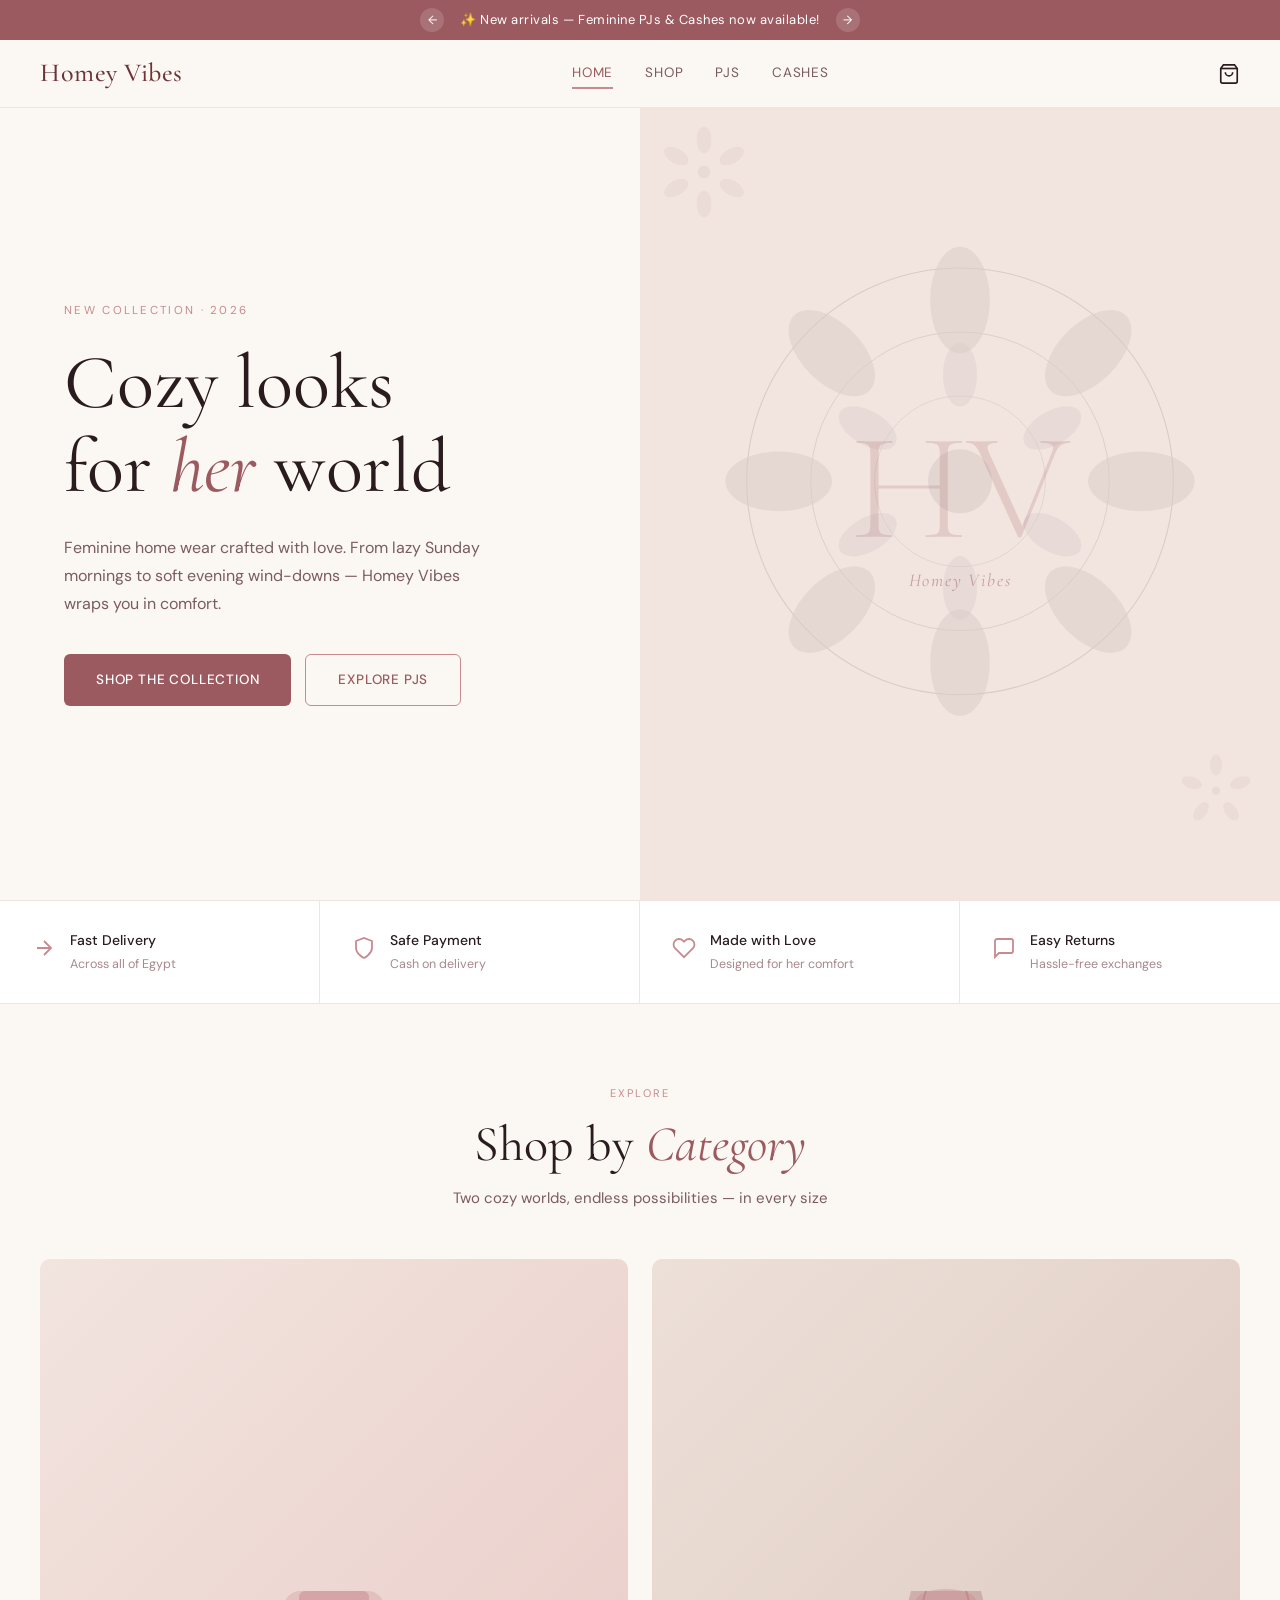
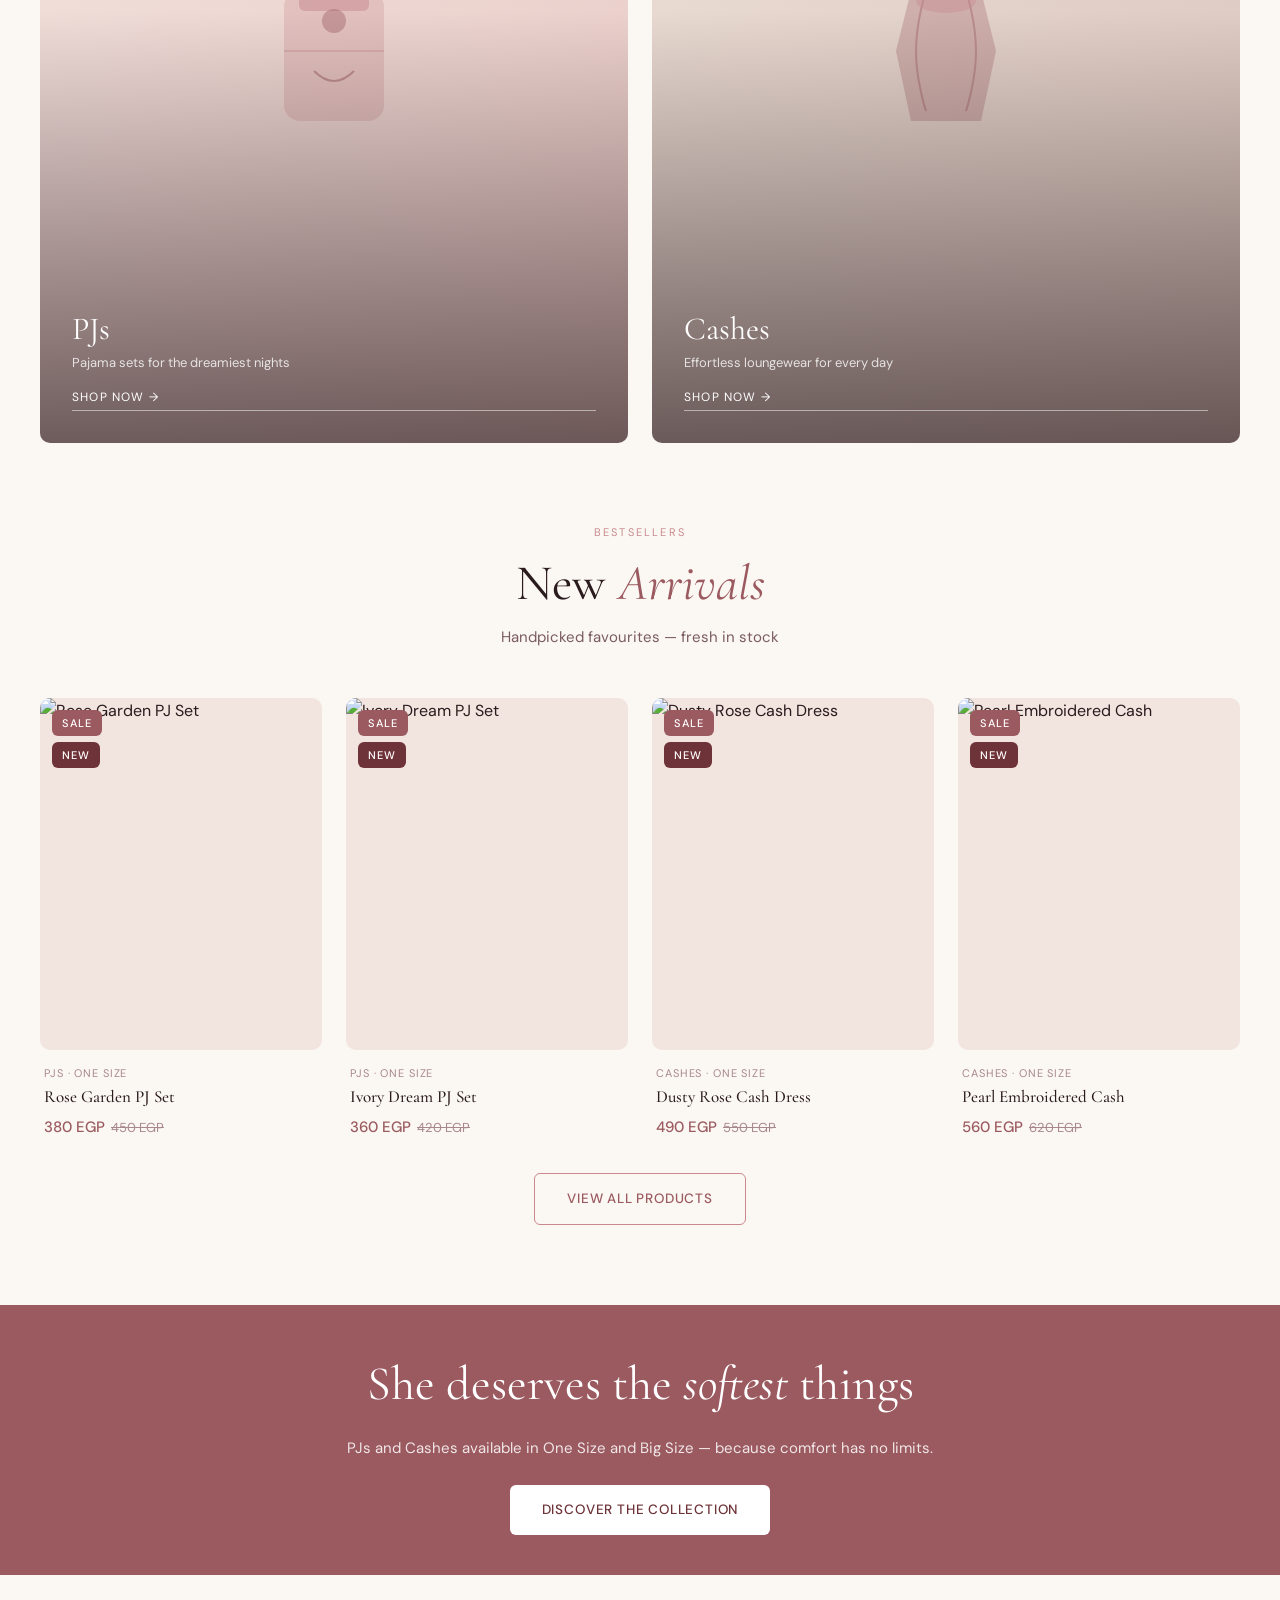
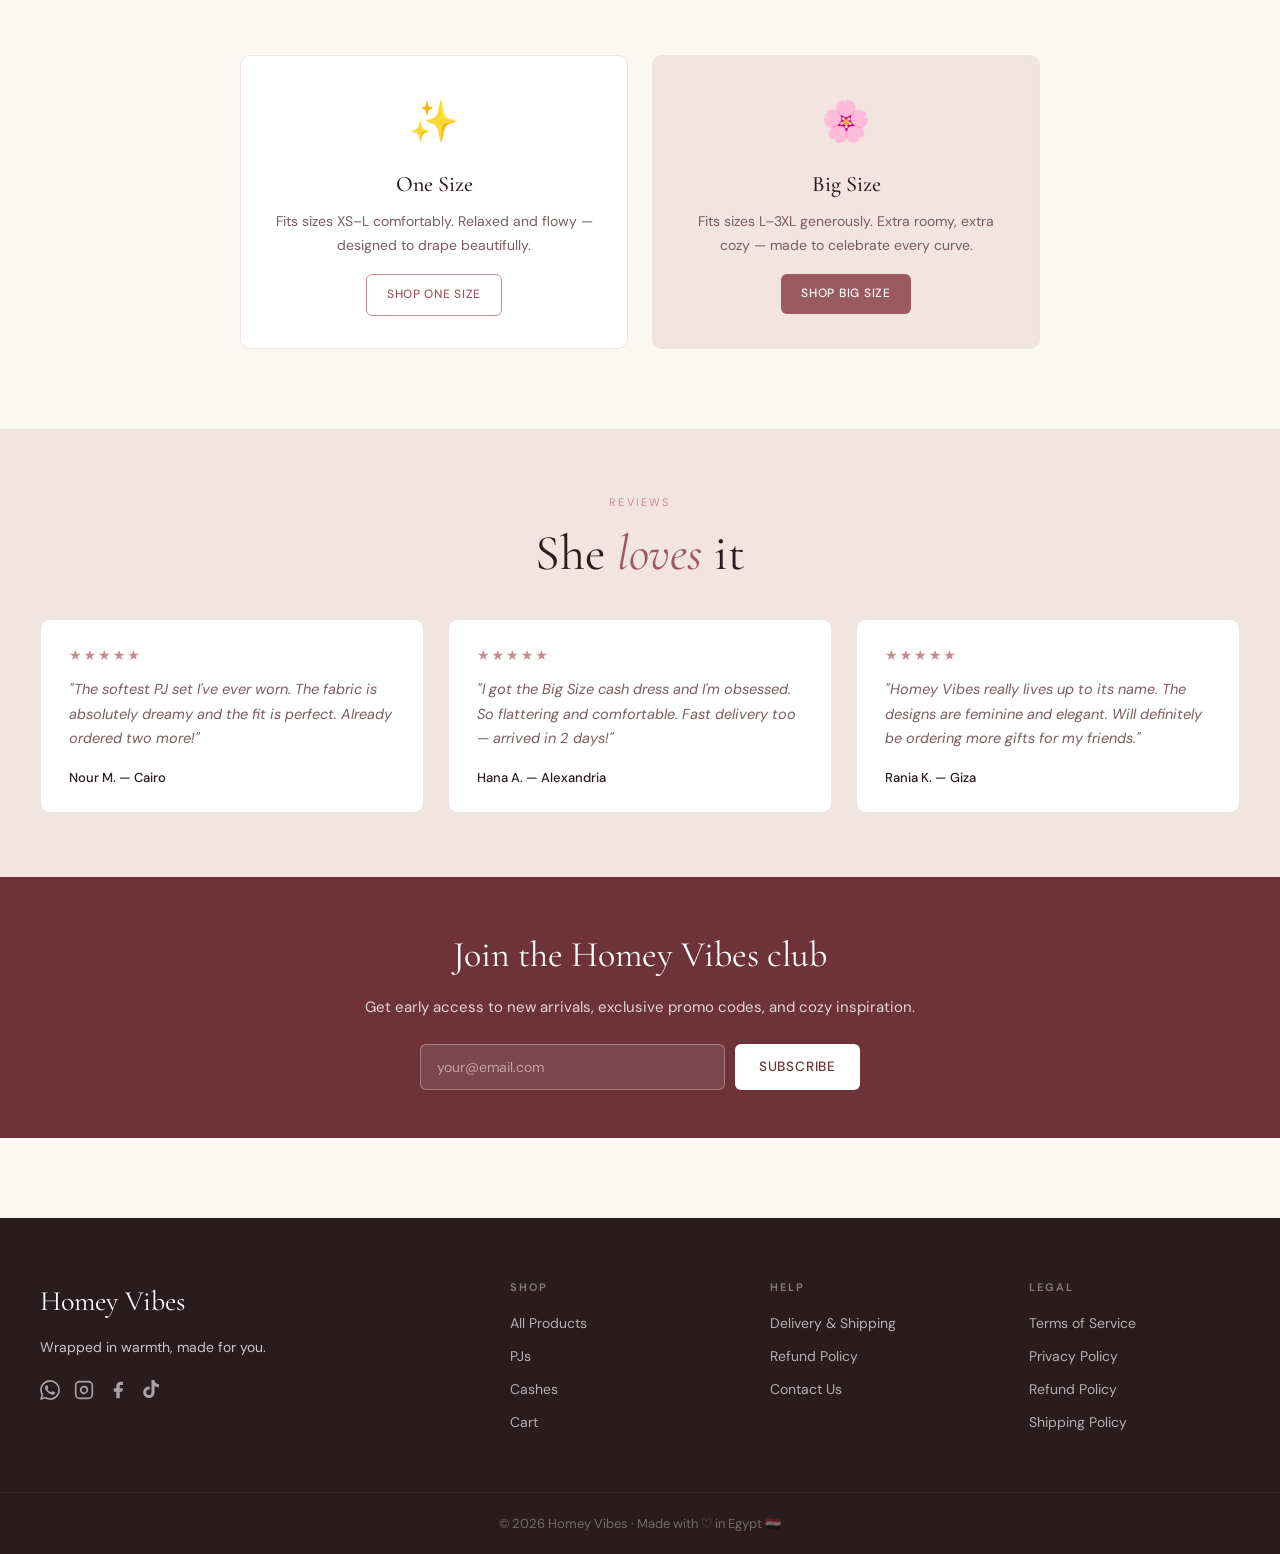
==== index.html @ e355e34b "Add files via upload" ====
<!DOCTYPE html>
<html lang="en">
<head>
  <meta charset="UTF-8">
  <meta name="viewport" content="width=device-width, initial-scale=1.0">
  <title>Homey Vibes — Wrapped in warmth, made for you</title>
  <meta name="description" content="Homey Vibes — feminine home wear for every woman. Shop cozy PJs and Cashes in One Size and Big Size. Made in Egypt.">
    <link rel="icon" type="image/x-icon" href="favicon.ico">
  <link rel="apple-touch-icon" sizes="180x180" href="apple-touch-icon.png">
  <link rel="icon" type="image/png" sizes="192x192" href="icon-192.png">
  <link rel="stylesheet" href="css/style.css">
  <style>
    /* Landing-specific styles */
    .landing-hero {
      position: relative;
      display: grid;
      grid-template-columns: 1fr 1fr;
      min-height: calc(100vh - var(--ann-h) - var(--nav-h));
      overflow: hidden;
    }
    .lh-content {
      display: flex;
      flex-direction: column;
      justify-content: center;
      padding: 80px 64px;
      background: var(--cream);
      z-index: 2;
    }
    .lh-visual {
      background: var(--blush);
      display: flex;
      align-items: center;
      justify-content: center;
      overflow: hidden;
      position: relative;
    }
    .lh-visual-pattern {
      width: 100%;
      height: 100%;
      display: flex;
      align-items: center;
      justify-content: center;
      background: var(--blush);
    }
    /* Decorative floral SVG pattern */
    .lh-deco {
      position: absolute;
      inset: 0;
      opacity: .12;
    }
    /* Features row */
    .features-row {
      display: grid;
      grid-template-columns: repeat(4, 1fr);
      border-top: 1px solid var(--border-soft);
      border-bottom: 1px solid var(--border-soft);
      background: var(--white);
    }
    .feature-item {
      display: flex;
      align-items: center;
      gap: 14px;
      padding: 28px 32px;
      border-right: 1px solid var(--border-soft);
    }
    .feature-item:last-child { border-right: none; }
    .feature-icon { color: var(--rose); flex-shrink: 0; }
    .feature-item h5 { font-size: 14px; font-weight: 500; margin-bottom: 2px; }
    .feature-item p  { font-size: 12.5px; color: var(--text-light); }
    /* Testimonials */
    .testimonials { background: var(--blush); padding: 64px 40px; }
    .testi-grid { display: grid; grid-template-columns: repeat(3, 1fr); gap: 24px; max-width: var(--max-w); margin: 0 auto; }
    .testi-card {
      background: var(--white);
      border-radius: var(--radius);
      padding: 24px 28px;
      border: 1px solid var(--border-soft);
    }
    .testi-stars { color: var(--rose); font-size: 14px; margin-bottom: 10px; letter-spacing: 2px; }
    .testi-text { font-size: 14.5px; color: var(--text-mid); line-height: 1.7; margin-bottom: 16px; font-style: italic; }
    .testi-author { font-size: 13px; font-weight: 500; color: var(--text-dark); }
    /* Newsletter */
    .newsletter-bar { background: var(--rose-deep); color: var(--white); padding: 48px 40px; text-align: center; }
    .newsletter-bar h2 { font-family: var(--ff-display); font-size: 36px; font-weight: 400; margin-bottom: 10px; }
    .newsletter-bar p  { font-size: 15px; opacity: .8; margin-bottom: 24px; }
    .newsletter-form { display: flex; gap: 10px; max-width: 440px; margin: 0 auto; }
    .newsletter-form input {
      flex: 1;
      padding: 13px 16px;
      border: 1px solid rgba(255,255,255,.3);
      border-radius: var(--radius-sm);
      background: rgba(255,255,255,.1);
      color: var(--white);
      font-size: 14px;
    }
    .newsletter-form input::placeholder { color: rgba(255,255,255,.5); }
    .newsletter-form input:focus { outline: none; border-color: rgba(255,255,255,.6); }
    .btn-newsletter {
      background: var(--white);
      color: var(--rose-deep);
      padding: 13px 24px;
      border-radius: var(--radius-sm);
      font-size: 13.5px;
      font-weight: 500;
      letter-spacing: .06em;
      text-transform: uppercase;
      cursor: pointer;
      border: none;
      white-space: nowrap;
      transition: var(--transition);
    }
    .btn-newsletter:hover { background: var(--blush); }
    @media (max-width: 768px) {
      .landing-hero { grid-template-columns: 1fr; }
      .lh-visual { min-height: 300px; }
      .lh-content { padding: 48px 24px; }
      .features-row { grid-template-columns: 1fr 1fr; }
      .feature-item { border-right: none; border-bottom: 1px solid var(--border-soft); }
      .testi-grid { grid-template-columns: 1fr; }
      .newsletter-form { flex-direction: column; }
    }
  </style>
</head>
<body>

<div id="announcement-bar"></div>
<header id="main-header"></header>

<!-- ======= HERO ======= -->
<section class="landing-hero">
  <div class="lh-content">
    <p class="hero-eyebrow">New Collection · 2026</p>
    <h1 class="hero-title">
      Cozy looks<br>for <em>her</em> world
    </h1>
    <p class="hero-desc">Feminine home wear crafted with love. From lazy Sunday mornings to soft evening wind-downs — Homey Vibes wraps you in comfort.</p>
    <div class="hero-btns">
      <a href="shop/" class="btn btn-primary">Shop the Collection</a>
      <a href="shop/?cat=PJs" class="btn btn-outline">Explore PJs</a>
    </div>
  </div>
  <div class="lh-visual">
    <div class="lh-visual-pattern">
      <!-- Decorative floral illustration -->
      <svg class="lh-deco" viewBox="0 0 600 700" xmlns="http://www.w3.org/2000/svg" fill="var(--rose-deep)">
        <circle cx="300" cy="350" r="200" fill="none" stroke="currentColor" stroke-width="1"/>
        <circle cx="300" cy="350" r="140" fill="none" stroke="currentColor" stroke-width=".8"/>
        <circle cx="300" cy="350" r="80" fill="none" stroke="currentColor" stroke-width=".6"/>
        <!-- Petals -->
        <g transform="translate(300,350)">
          <ellipse cx="0" cy="-170" rx="28" ry="50" fill="currentColor" opacity=".5"/>
          <ellipse cx="0" cy="-170" rx="28" ry="50" fill="currentColor" opacity=".5" transform="rotate(45)"/>
          <ellipse cx="0" cy="-170" rx="28" ry="50" fill="currentColor" opacity=".5" transform="rotate(90)"/>
          <ellipse cx="0" cy="-170" rx="28" ry="50" fill="currentColor" opacity=".5" transform="rotate(135)"/>
          <ellipse cx="0" cy="-170" rx="28" ry="50" fill="currentColor" opacity=".5" transform="rotate(180)"/>
          <ellipse cx="0" cy="-170" rx="28" ry="50" fill="currentColor" opacity=".5" transform="rotate(225)"/>
          <ellipse cx="0" cy="-170" rx="28" ry="50" fill="currentColor" opacity=".5" transform="rotate(270)"/>
          <ellipse cx="0" cy="-170" rx="28" ry="50" fill="currentColor" opacity=".5" transform="rotate(315)"/>
          <circle cx="0" cy="0" r="30" fill="currentColor" opacity=".6"/>
          <!-- Inner petals -->
          <ellipse cx="0" cy="-100" rx="16" ry="30" fill="currentColor" opacity=".4"/>
          <ellipse cx="0" cy="-100" rx="16" ry="30" fill="currentColor" opacity=".4" transform="rotate(60)"/>
          <ellipse cx="0" cy="-100" rx="16" ry="30" fill="currentColor" opacity=".4" transform="rotate(120)"/>
          <ellipse cx="0" cy="-100" rx="16" ry="30" fill="currentColor" opacity=".4" transform="rotate(180)"/>
          <ellipse cx="0" cy="-100" rx="16" ry="30" fill="currentColor" opacity=".4" transform="rotate(240)"/>
          <ellipse cx="0" cy="-100" rx="16" ry="30" fill="currentColor" opacity=".4" transform="rotate(300)"/>
        </g>
        <!-- Corner florals -->
        <g transform="translate(60,60) scale(.5)">
          <ellipse cx="0" cy="-60" rx="14" ry="25" fill="currentColor" opacity=".3" transform="rotate(0)"/>
          <ellipse cx="0" cy="-60" rx="14" ry="25" fill="currentColor" opacity=".3" transform="rotate(60)"/>
          <ellipse cx="0" cy="-60" rx="14" ry="25" fill="currentColor" opacity=".3" transform="rotate(120)"/>
          <ellipse cx="0" cy="-60" rx="14" ry="25" fill="currentColor" opacity=".3" transform="rotate(180)"/>
          <ellipse cx="0" cy="-60" rx="14" ry="25" fill="currentColor" opacity=".3" transform="rotate(240)"/>
          <ellipse cx="0" cy="-60" rx="14" ry="25" fill="currentColor" opacity=".3" transform="rotate(300)"/>
          <circle cx="0" cy="0" r="12" fill="currentColor" opacity=".4"/>
        </g>
        <g transform="translate(540,640) scale(.4)">
          <ellipse cx="0" cy="-60" rx="14" ry="25" fill="currentColor" opacity=".3" transform="rotate(0)"/>
          <ellipse cx="0" cy="-60" rx="14" ry="25" fill="currentColor" opacity=".3" transform="rotate(72)"/>
          <ellipse cx="0" cy="-60" rx="14" ry="25" fill="currentColor" opacity=".3" transform="rotate(144)"/>
          <ellipse cx="0" cy="-60" rx="14" ry="25" fill="currentColor" opacity=".3" transform="rotate(216)"/>
          <ellipse cx="0" cy="-60" rx="14" ry="25" fill="currentColor" opacity=".3" transform="rotate(288)"/>
          <circle cx="0" cy="0" r="10" fill="currentColor" opacity=".4"/>
        </g>
      </svg>
      <!-- Large typography overlay -->
      <div style="text-align:center; z-index:1; position:relative;">
        <p style="font-family:var(--ff-display);font-size:clamp(80px,12vw,160px);font-weight:300;color:var(--rose-dark);opacity:.18;line-height:1;">HV</p>
        <p style="font-family:var(--ff-display);font-size:18px;font-style:italic;color:var(--rose-dark);opacity:.5;letter-spacing:.1em;">Homey Vibes</p>
      </div>
    </div>
  </div>
</section>

<!-- ======= FEATURES BAR ======= -->
<div class="features-row">
  <div class="feature-item">
    <div class="feature-icon">
      <svg width="24" height="24" fill="none" stroke="currentColor" stroke-width="1.8" viewBox="0 0 24 24"><path d="M5 12h14M12 5l7 7-7 7"/></svg>
    </div>
    <div>
      <h5>Fast Delivery</h5>
      <p>Across all of Egypt</p>
    </div>
  </div>
  <div class="feature-item">
    <div class="feature-icon">
      <svg width="24" height="24" fill="none" stroke="currentColor" stroke-width="1.8" viewBox="0 0 24 24"><path d="M12 22s8-4 8-10V5l-8-3-8 3v7c0 6 8 10 8 10z"/></svg>
    </div>
    <div>
      <h5>Safe Payment</h5>
      <p>Cash on delivery</p>
    </div>
  </div>
  <div class="feature-item">
    <div class="feature-icon">
      <svg width="24" height="24" fill="none" stroke="currentColor" stroke-width="1.8" viewBox="0 0 24 24"><path d="M20.84 4.61a5.5 5.5 0 0 0-7.78 0L12 5.67l-1.06-1.06a5.5 5.5 0 0 0-7.78 7.78l1.06 1.06L12 21.23l7.78-7.78 1.06-1.06a5.5 5.5 0 0 0 0-7.78z"/></svg>
    </div>
    <div>
      <h5>Made with Love</h5>
      <p>Designed for her comfort</p>
    </div>
  </div>
  <div class="feature-item">
    <div class="feature-icon">
      <svg width="24" height="24" fill="none" stroke="currentColor" stroke-width="1.8" viewBox="0 0 24 24"><path d="M21 15a2 2 0 0 1-2 2H7l-4 4V5a2 2 0 0 1 2-2h14a2 2 0 0 1 2 2z"/></svg>
    </div>
    <div>
      <h5>Easy Returns</h5>
      <p>Hassle-free exchanges</p>
    </div>
  </div>
</div>

<!-- ======= CATEGORIES ======= -->
<section class="section">
  <div class="section-header">
    <p class="section-eyebrow">Explore</p>
    <h2 class="section-title">Shop by <em>Category</em></h2>
    <p class="section-desc">Two cozy worlds, endless possibilities — in every size</p>
  </div>
  <div class="cat-grid">
    <a href="shop/?cat=PJs" class="cat-card">
      <div style="width:100%;height:100%;background:linear-gradient(135deg, #f2e4df 0%, #e8c8c4 100%);display:flex;align-items:center;justify-content:center;">
        <svg width="180" height="180" viewBox="0 0 180 180" fill="none" xmlns="http://www.w3.org/2000/svg">
          <rect x="40" y="30" width="100" height="130" rx="16" fill="#C88A8F" opacity=".3"/>
          <rect x="55" y="30" width="70" height="20" rx="6" fill="#C88A8F" opacity=".5"/>
          <line x1="40" y1="90" x2="140" y2="90" stroke="#C88A8F" stroke-width="2" opacity=".4"/>
          <circle cx="90" cy="60" r="12" fill="#9B5A60" opacity=".4"/>
          <path d="M70 110 Q90 130 110 110" stroke="#9B5A60" stroke-width="2" fill="none" opacity=".5"/>
        </svg>
      </div>
      <div class="cat-card-overlay">
        <div class="cat-card-label">PJs</div>
        <div class="cat-card-desc">Pajama sets for the dreamiest nights</div>
        <span class="cat-card-cta">Shop Now →</span>
      </div>
    </a>
    <a href="shop/?cat=Cashes" class="cat-card">
      <div style="width:100%;height:100%;background:linear-gradient(135deg, #ede0d8 0%, #d9c4bc 100%);display:flex;align-items:center;justify-content:center;">
        <svg width="180" height="180" viewBox="0 0 180 180" fill="none" xmlns="http://www.w3.org/2000/svg">
          <path d="M55 30 L125 30 L140 90 L125 160 L55 160 L40 90 Z" fill="#9B5A60" opacity=".3"/>
          <path d="M70 30 C70 30 60 60 60 90 C60 120 70 150 70 150" stroke="#9B5A60" stroke-width="2" fill="none" opacity=".4"/>
          <path d="M110 30 C110 30 120 60 120 90 C120 120 110 150 110 150" stroke="#9B5A60" stroke-width="2" fill="none" opacity=".4"/>
          <ellipse cx="90" cy="40" rx="30" ry="12" fill="#C88A8F" opacity=".4"/>
        </svg>
      </div>
      <div class="cat-card-overlay">
        <div class="cat-card-label">Cashes</div>
        <div class="cat-card-desc">Effortless loungewear for every day</div>
        <span class="cat-card-cta">Shop Now →</span>
      </div>
    </a>
  </div>
</section>

<!-- ======= FEATURED PRODUCTS ======= -->
<section class="section" style="padding-top:0;">
  <div class="section-header">
    <p class="section-eyebrow">Bestsellers</p>
    <h2 class="section-title">New <em>Arrivals</em></h2>
    <p class="section-desc">Handpicked favourites — fresh in stock</p>
  </div>
  <div class="product-grid" id="featured-grid">
    <div class="skeleton" style="aspect-ratio:4/5;border-radius:10px;"></div>
    <div class="skeleton" style="aspect-ratio:4/5;border-radius:10px;"></div>
    <div class="skeleton" style="aspect-ratio:4/5;border-radius:10px;"></div>
    <div class="skeleton" style="aspect-ratio:4/5;border-radius:10px;"></div>
  </div>
  <div class="text-center mt-32">
    <a href="shop/" class="btn btn-outline">View All Products</a>
  </div>
</section>

<!-- ======= BANNER ======= -->
<div class="banner-strip">
  <div style="max-width:600px;margin:0 auto;">
    <h2>She deserves the <em style="font-family:var(--ff-display);font-style:italic;">softest</em> things</h2>
    <p>PJs and Cashes available in One Size and Big Size — because comfort has no limits.</p>
    <a href="shop/" class="btn" style="background:var(--white);color:var(--rose-deep);">Discover the Collection</a>
  </div>
</div>

<!-- ======= SIZE GUIDE STRIP ======= -->
<section class="section">
  <div style="display:grid;grid-template-columns:1fr 1fr;gap:24px;max-width:800px;margin:0 auto;" id="size-guide-grid">
    <div style="background:var(--white);border:1px solid var(--border-soft);border-radius:var(--radius);padding:32px;text-align:center;">
      <div style="font-size:40px;margin-bottom:12px;">✨</div>
      <h3 style="font-family:var(--ff-display);font-size:22px;font-weight:500;margin-bottom:8px;">One Size</h3>
      <p style="color:var(--text-mid);font-size:14px;line-height:1.7;">Fits sizes XS–L comfortably. Relaxed and flowy — designed to drape beautifully.</p>
      <a href="shop/?sub=One+Size" class="btn btn-outline mt-16" style="font-size:12px;padding:10px 20px;">Shop One Size</a>
    </div>
    <div style="background:var(--blush);border:1px solid var(--border-soft);border-radius:var(--radius);padding:32px;text-align:center;">
      <div style="font-size:40px;margin-bottom:12px;">🌸</div>
      <h3 style="font-family:var(--ff-display);font-size:22px;font-weight:500;margin-bottom:8px;">Big Size</h3>
      <p style="color:var(--text-mid);font-size:14px;line-height:1.7;">Fits sizes L–3XL generously. Extra roomy, extra cozy — made to celebrate every curve.</p>
      <a href="shop/?sub=Big+Size" class="btn btn-primary mt-16" style="font-size:12px;padding:10px 20px;">Shop Big Size</a>
    </div>
  </div>
</section>

<!-- ======= TESTIMONIALS ======= -->
<div class="testimonials">
  <div style="max-width:var(--max-w);margin:0 auto;">
    <div class="section-header" style="margin-bottom:36px;">
      <p class="section-eyebrow">Reviews</p>
      <h2 class="section-title">She <em>loves</em> it</h2>
    </div>
    <div class="testi-grid">
      <div class="testi-card">
        <div class="testi-stars">★★★★★</div>
        <p class="testi-text">"The softest PJ set I've ever worn. The fabric is absolutely dreamy and the fit is perfect. Already ordered two more!"</p>
        <p class="testi-author">Nour M. — Cairo</p>
      </div>
      <div class="testi-card">
        <div class="testi-stars">★★★★★</div>
        <p class="testi-text">"I got the Big Size cash dress and I'm obsessed. So flattering and comfortable. Fast delivery too — arrived in 2 days!"</p>
        <p class="testi-author">Hana A. — Alexandria</p>
      </div>
      <div class="testi-card">
        <div class="testi-stars">★★★★★</div>
        <p class="testi-text">"Homey Vibes really lives up to its name. The designs are feminine and elegant. Will definitely be ordering more gifts for my friends."</p>
        <p class="testi-author">Rania K. — Giza</p>
      </div>
    </div>
  </div>
</div>

<!-- ======= NEWSLETTER ======= -->
<div class="newsletter-bar">
  <h2>Join the Homey Vibes club</h2>
  <p>Get early access to new arrivals, exclusive promo codes, and cozy inspiration.</p>
  <div class="newsletter-form">
    <input type="email" placeholder="your@email.com" id="nl-email">
    <button class="btn-newsletter" onclick="subscribeNewsletter()">Subscribe</button>
  </div>
</div>

<div id="main-footer"></div>

<script src="js/config.js"></script>
<script src="js/cart.js"></script>
<script src="js/common.js"></script>
<script src="js/products.js"></script>
<script>
  // Load featured products
  document.addEventListener('DOMContentLoaded', async () => {
    const grid = document.getElementById('featured-grid');
    const items = await Products.getFiltered({ featured: true });
    const show  = items.slice(0, 4);
    if (!show.length) {
      grid.innerHTML = '<p style="grid-column:1/-1;text-align:center;color:var(--text-light);">Products coming soon!</p>';
      return;
    }
    grid.innerHTML = show.map((p, i) => {
      let html = Products.cardHTML(p);
      // Stagger animation
      html = html.replace('class="product-card"', `class="product-card" style="animation-delay:${i * 0.1}s"`);
      return html;
    }).join('');
    // Quick add buttons
    grid.querySelectorAll('.btn-quick-add').forEach(btn => {
      btn.addEventListener('click', async (e) => {
        e.preventDefault();
        const id = btn.dataset.id;
        const product = await Products.getById(id);
        if (!product) return;
        Cart.add(product, 1);
        showToast(`${product.name} added to cart ✓`);
      });
    });
  });

  function subscribeNewsletter() {
    const email = document.getElementById('nl-email').value.trim();
    if (!email || !email.includes('@')) { showToast('Please enter a valid email', 'error'); return; }
    showToast('Thanks for subscribing! 💌');
    document.getElementById('nl-email').value = '';
  }
</script>
</body>
</html>
---- css/style.css ----
/* ============================================================
   HOMEY VIBES — Global Stylesheet
   Aesthetic: Soft Feminine Editorial · Warm cream + dusty rose
   Fonts: Cormorant Garamond (display) + DM Sans (body)
   ============================================================ */

@import url('https://fonts.googleapis.com/css2?family=Cormorant+Garamond:ital,wght@0,300;0,400;0,500;0,600;1,300;1,400;1,500&family=DM+Sans:opsz,wght@9..40,300;9..40,400;9..40,500&display=swap');

/* -------- Variables ---------------------------------------- */
:root {
  --cream:       #FBF7F2;
  --blush:       #F2E4DF;
  --rose:        #C88A8F;
  --rose-dark:   #9B5A60;
  --rose-deep:   #6E3338;
  --taupe:       #B9A898;
  --warm-brown:  #6B4D4F;
  --text-dark:   #2A1B1E;
  --text-mid:    #7A5C60;
  --text-light:  #A8888C;
  --white:       #FFFFFF;
  --border:      #E8D4D0;
  --border-soft: #F0E4E0;
  --success:     #5A8A6A;
  --error:       #C05050;

  --ff-display: 'Cormorant Garamond', Georgia, serif;
  --ff-body:    'DM Sans', system-ui, sans-serif;

  --nav-h:           68px;
  --ann-h:           40px;
  --max-w:           1280px;
  --radius:          10px;
  --radius-sm:       6px;
  --shadow:          0 4px 24px rgba(42,27,30,.07);
  --transition:      .25s ease;
}

/* -------- Reset -------------------------------------------- */
*, *::before, *::after { box-sizing: border-box; margin: 0; padding: 0; }
html { scroll-behavior: smooth; font-size: 16px; }
body {
  font-family: var(--ff-body);
  background: var(--cream);
  color: var(--text-dark);
  line-height: 1.65;
  -webkit-font-smoothing: antialiased;
}
a { text-decoration: none; color: inherit; }
img { max-width: 100%; display: block; }
button { cursor: pointer; border: none; background: none; font-family: inherit; }
ul { list-style: none; }
input, select, textarea { font-family: inherit; }

/* -------- Announcement Bar --------------------------------- */
#announcement-bar {
  background: var(--rose-dark);
  color: var(--white);
  height: var(--ann-h);
  display: flex;
  align-items: center;
  justify-content: center;
  font-size: 13px;
  letter-spacing: .04em;
  position: relative;
  z-index: 100;
}
.ann-inner {
  display: flex;
  align-items: center;
  gap: 16px;
  max-width: var(--max-w);
  width: 100%;
  justify-content: center;
  padding: 0 16px;
}
.ann-text { transition: opacity .3s; }
.ann-arrow {
  background: rgba(255,255,255,.15);
  border: none;
  color: var(--white);
  width: 24px;
  height: 24px;
  border-radius: 50%;
  display: flex;
  align-items: center;
  justify-content: center;
  font-size: 12px;
  cursor: pointer;
  transition: background var(--transition);
}
.ann-arrow:hover { background: rgba(255,255,255,.3); }

/* -------- Navbar ------------------------------------------- */
.navbar {
  position: sticky;
  top: 0;
  z-index: 99;
  background: rgba(251,247,242,.96);
  backdrop-filter: blur(12px);
  -webkit-backdrop-filter: blur(12px);
  border-bottom: 1px solid var(--border-soft);
  height: var(--nav-h);
  display: grid;
  grid-template-columns: auto 1fr auto;
  align-items: center;
  gap: 32px;
  padding: 0 40px;
  max-width: 100%;
}
.nav-logo {
  font-family: var(--ff-display);
  font-size: 26px;
  font-weight: 500;
  color: var(--rose-deep);
  letter-spacing: .02em;
  white-space: nowrap;
}
.nav-links {
  display: flex;
  gap: 32px;
  align-items: center;
  justify-content: center;
}
.nav-links a {
  font-size: 13.5px;
  font-weight: 400;
  color: var(--text-mid);
  letter-spacing: .06em;
  text-transform: uppercase;
  transition: color var(--transition);
  position: relative;
}
.nav-links a::after {
  content: '';
  position: absolute;
  bottom: -4px; left: 0;
  width: 0; height: 1.5px;
  background: var(--rose);
  transition: width var(--transition);
}
.nav-links a:hover, .nav-links a.active { color: var(--rose-dark); }
.nav-links a:hover::after, .nav-links a.active::after { width: 100%; }
.nav-actions { display: flex; align-items: center; gap: 16px; }
.cart-btn {
  position: relative;
  display: flex;
  align-items: center;
  color: var(--text-dark);
  transition: color var(--transition);
}
.cart-btn:hover { color: var(--rose-dark); }
.cart-count {
  position: absolute;
  top: -8px; right: -8px;
  background: var(--rose-dark);
  color: #fff;
  font-size: 10px;
  font-weight: 500;
  width: 18px; height: 18px;
  border-radius: 50%;
  display: flex;
  align-items: center;
  justify-content: center;
}
.nav-hamburger {
  display: none;
  flex-direction: column;
  gap: 5px;
  padding: 4px;
}
.nav-hamburger span {
  width: 22px; height: 1.5px;
  background: var(--text-dark);
  display: block;
  transition: var(--transition);
}
.nav-mobile-menu {
  display: none;
  position: fixed;
  top: calc(var(--ann-h) + var(--nav-h));
  left: 0; right: 0;
  background: var(--white);
  border-bottom: 1px solid var(--border);
  padding: 16px 24px;
  flex-direction: column;
  gap: 12px;
  z-index: 98;
  box-shadow: var(--shadow);
}
.nav-mobile-menu.open { display: flex; }
.nav-mobile-menu a {
  font-size: 15px;
  color: var(--text-mid);
  padding: 8px 0;
  border-bottom: 1px solid var(--border-soft);
}
.nav-mobile-menu a:last-child { border-bottom: none; }

/* -------- Buttons ------------------------------------------ */
.btn {
  display: inline-flex;
  align-items: center;
  justify-content: center;
  gap: 8px;
  padding: 14px 32px;
  border-radius: var(--radius-sm);
  font-family: var(--ff-body);
  font-size: 13.5px;
  font-weight: 500;
  letter-spacing: .06em;
  text-transform: uppercase;
  transition: var(--transition);
  cursor: pointer;
  border: none;
}
.btn-primary {
  background: var(--rose-dark);
  color: var(--white);
}
.btn-primary:hover { background: var(--rose-deep); transform: translateY(-1px); }
.btn-outline {
  background: transparent;
  color: var(--rose-dark);
  border: 1.5px solid var(--rose);
}
.btn-outline:hover { background: var(--blush); }
.btn-ghost {
  background: transparent;
  color: var(--text-mid);
  border: 1.5px solid var(--border);
}
.btn-ghost:hover { border-color: var(--taupe); color: var(--text-dark); }
.btn:disabled { opacity: .5; cursor: not-allowed; transform: none !important; }
.btn-full { width: 100%; }

/* -------- Product Cards ------------------------------------ */
.product-grid {
  display: grid;
  grid-template-columns: repeat(4, 1fr);
  gap: 24px;
}
.product-card {
  display: flex;
  flex-direction: column;
  animation: fadeUp .5s ease both;
}
.card-img-wrap {
  position: relative;
  overflow: hidden;
  border-radius: var(--radius);
  background: var(--blush);
  aspect-ratio: 4/5;
  display: block;
}
.card-img-wrap img {
  width: 100%; height: 100%;
  object-fit: cover;
  transition: transform .6s ease;
}
.product-card:hover .card-img-wrap img { transform: scale(1.05); }
.badge-sale, .badge-new {
  position: absolute;
  top: 12px; left: 12px;
  font-size: 11px;
  font-weight: 500;
  letter-spacing: .08em;
  text-transform: uppercase;
  padding: 4px 10px;
  border-radius: var(--radius-sm);
  z-index: 2;
}
.badge-sale { background: var(--rose-dark); color: #fff; }
.badge-new  { background: var(--rose-deep); color: #fff; top: 44px; }
.card-overlay {
  position: absolute;
  bottom: 0; left: 0; right: 0;
  padding: 16px;
  background: linear-gradient(transparent, rgba(42,27,30,.3));
  display: flex;
  justify-content: center;
  opacity: 0;
  transition: opacity var(--transition);
}
.product-card:hover .card-overlay { opacity: 1; }
.btn-quick-add {
  background: var(--white);
  color: var(--rose-dark);
  border: none;
  padding: 10px 20px;
  border-radius: var(--radius-sm);
  font-size: 12.5px;
  font-weight: 500;
  letter-spacing: .06em;
  text-transform: uppercase;
  cursor: pointer;
  transition: var(--transition);
}
.btn-quick-add:hover { background: var(--rose-dark); color: #fff; }
.card-info { padding: 14px 4px 0; }
.card-category { font-size: 11px; color: var(--text-light); letter-spacing: .08em; text-transform: uppercase; margin-bottom: 4px; }
.card-name {
  font-family: var(--ff-display);
  font-size: 17px;
  font-weight: 500;
  color: var(--text-dark);
  line-height: 1.3;
  display: block;
  margin-bottom: 6px;
  transition: color var(--transition);
}
.card-name:hover { color: var(--rose-dark); }
.price-main  { font-size: 15px; font-weight: 500; color: var(--text-dark); }
.price-sale  { font-size: 15px; font-weight: 500; color: var(--rose-dark); }
.price-original { font-size: 13px; color: var(--text-light); text-decoration: line-through; margin-left: 6px; }

/* -------- Hero -------------------------------------------- */
.hero {
  position: relative;
  display: grid;
  grid-template-columns: 1fr 1fr;
  min-height: calc(100vh - var(--ann-h) - var(--nav-h));
  overflow: hidden;
}
.hero-content {
  display: flex;
  flex-direction: column;
  justify-content: center;
  padding: 80px 64px;
  z-index: 2;
}
.hero-eyebrow {
  font-size: 11.5px;
  letter-spacing: .2em;
  text-transform: uppercase;
  color: var(--rose);
  margin-bottom: 20px;
}
.hero-title {
  font-family: var(--ff-display);
  font-size: clamp(48px, 6vw, 80px);
  font-weight: 400;
  line-height: 1.1;
  color: var(--text-dark);
  margin-bottom: 24px;
}
.hero-title em { font-style: italic; color: var(--rose-dark); }
.hero-desc {
  font-size: 16px;
  color: var(--text-mid);
  max-width: 420px;
  line-height: 1.75;
  margin-bottom: 36px;
}
.hero-btns { display: flex; gap: 14px; flex-wrap: wrap; }
.hero-visual {
  position: relative;
  background: var(--blush);
  overflow: hidden;
}
.hero-visual img {
  width: 100%; height: 100%;
  object-fit: cover;
}
.hero-visual-pattern {
  position: absolute;
  inset: 0;
  display: flex;
  align-items: center;
  justify-content: center;
  background: var(--blush);
}
.hero-visual-pattern svg { opacity: .15; }

/* -------- Section Styles ----------------------------------- */
.section { padding: 80px 40px; max-width: var(--max-w); margin: 0 auto; }
.section-header { text-align: center; margin-bottom: 48px; }
.section-eyebrow {
  font-size: 11px;
  letter-spacing: .2em;
  text-transform: uppercase;
  color: var(--rose);
  margin-bottom: 12px;
}
.section-title {
  font-family: var(--ff-display);
  font-size: clamp(32px, 4vw, 50px);
  font-weight: 400;
  color: var(--text-dark);
  line-height: 1.2;
}
.section-title em { font-style: italic; color: var(--rose-dark); }
.section-desc { margin-top: 12px; color: var(--text-mid); font-size: 15px; }

/* -------- Category Cards (Landing) ------------------------ */
.cat-grid { display: grid; grid-template-columns: 1fr 1fr; gap: 24px; }
.cat-card {
  border-radius: var(--radius);
  overflow: hidden;
  position: relative;
  aspect-ratio: 3/4;
  cursor: pointer;
  display: block;
}
.cat-card img { width: 100%; height: 100%; object-fit: cover; transition: transform .6s ease; }
.cat-card:hover img { transform: scale(1.06); }
.cat-card-overlay {
  position: absolute;
  inset: 0;
  background: linear-gradient(to top, rgba(42,27,30,.65) 0%, transparent 55%);
  display: flex;
  flex-direction: column;
  justify-content: flex-end;
  padding: 32px;
  color: var(--white);
}
.cat-card-label {
  font-family: var(--ff-display);
  font-size: 32px;
  font-weight: 400;
  line-height: 1.1;
  margin-bottom: 6px;
}
.cat-card-desc { font-size: 13px; opacity: .8; }
.cat-card-cta {
  display: inline-block;
  margin-top: 14px;
  font-size: 12px;
  letter-spacing: .1em;
  text-transform: uppercase;
  border-bottom: 1px solid rgba(255,255,255,.5);
  padding-bottom: 2px;
  transition: border-color var(--transition);
}
.cat-card:hover .cat-card-cta { border-color: var(--white); }

/* -------- Banner Strip ------------------------------------ */
.banner-strip {
  background: var(--rose-dark);
  color: var(--white);
  padding: 40px;
  text-align: center;
  margin: 0;
}
.banner-strip h2 {
  font-family: var(--ff-display);
  font-size: clamp(28px, 4vw, 48px);
  font-weight: 400;
  margin-bottom: 12px;
}
.banner-strip p { font-size: 15px; opacity: .85; margin-bottom: 24px; }

/* -------- Page Header (inner pages) ----------------------- */
.page-header {
  background: var(--blush);
  padding: 60px 40px;
  text-align: center;
  border-bottom: 1px solid var(--border);
}
.page-header h1 {
  font-family: var(--ff-display);
  font-size: clamp(36px, 5vw, 60px);
  font-weight: 400;
  color: var(--text-dark);
}
.page-header h1 em { font-style: italic; color: var(--rose-dark); }
.page-header p { color: var(--text-mid); margin-top: 10px; }

/* -------- Shop Page Filters ------------------------------- */
.shop-layout { display: grid; grid-template-columns: 240px 1fr; gap: 40px; align-items: start; }
.filter-panel {
  position: sticky;
  top: calc(var(--ann-h) + var(--nav-h) + 24px);
  background: var(--white);
  border: 1px solid var(--border-soft);
  border-radius: var(--radius);
  padding: 24px;
}
.filter-group { margin-bottom: 28px; }
.filter-group h4 {
  font-size: 11px;
  letter-spacing: .15em;
  text-transform: uppercase;
  color: var(--text-light);
  margin-bottom: 12px;
  padding-bottom: 8px;
  border-bottom: 1px solid var(--border-soft);
}
.filter-option {
  display: flex;
  align-items: center;
  gap: 10px;
  padding: 6px 0;
  cursor: pointer;
  font-size: 14px;
  color: var(--text-mid);
  transition: color var(--transition);
}
.filter-option:hover, .filter-option.active { color: var(--rose-dark); }
.filter-option input[type=radio],
.filter-option input[type=checkbox] { accent-color: var(--rose-dark); }

/* -------- Product Detail ---------------------------------- */
.product-detail {
  display: grid;
  grid-template-columns: 1fr 1fr;
  gap: 60px;
  align-items: start;
}
.pd-gallery { display: flex; flex-direction: column; gap: 12px; }
.pd-main-img {
  border-radius: var(--radius);
  overflow: hidden;
  aspect-ratio: 4/5;
  background: var(--blush);
}
.pd-main-img img { width: 100%; height: 100%; object-fit: cover; }
.pd-thumbs { display: flex; gap: 10px; }
.pd-thumb {
  width: 80px; height: 80px;
  border-radius: var(--radius-sm);
  overflow: hidden;
  cursor: pointer;
  border: 2px solid transparent;
  transition: border-color var(--transition);
}
.pd-thumb.active { border-color: var(--rose-dark); }
.pd-thumb img { width: 100%; height: 100%; object-fit: cover; }
.pd-info { position: sticky; top: calc(var(--ann-h) + var(--nav-h) + 24px); }
.pd-category { font-size: 11px; letter-spacing: .15em; text-transform: uppercase; color: var(--rose); margin-bottom: 10px; }
.pd-name {
  font-family: var(--ff-display);
  font-size: clamp(28px, 3vw, 42px);
  font-weight: 400;
  line-height: 1.2;
  color: var(--text-dark);
  margin-bottom: 16px;
}
.pd-price-wrap { display: flex; align-items: baseline; gap: 12px; margin-bottom: 24px; }
.pd-price-sale { font-size: 24px; font-weight: 500; color: var(--rose-dark); }
.pd-price-orig { font-size: 18px; color: var(--text-light); text-decoration: line-through; }
.pd-price-main { font-size: 24px; font-weight: 500; color: var(--text-dark); }
.pd-desc { font-size: 15px; color: var(--text-mid); line-height: 1.8; margin-bottom: 28px; }
.pd-size-label { font-size: 12px; letter-spacing: .12em; text-transform: uppercase; color: var(--text-mid); margin-bottom: 10px; }
.pd-size-options { display: flex; gap: 10px; margin-bottom: 28px; flex-wrap: wrap; }
.size-btn {
  padding: 10px 24px;
  border: 1.5px solid var(--border);
  border-radius: var(--radius-sm);
  font-size: 13.5px;
  color: var(--text-mid);
  cursor: pointer;
  transition: var(--transition);
  background: var(--white);
}
.size-btn:hover { border-color: var(--rose); color: var(--rose-dark); }
.size-btn.selected { border-color: var(--rose-dark); color: var(--rose-dark); background: var(--blush); }
.pd-qty-wrap { display: flex; align-items: center; gap: 16px; margin-bottom: 24px; }
.qty-control { display: flex; align-items: center; border: 1px solid var(--border); border-radius: var(--radius-sm); overflow: hidden; }
.qty-btn {
  width: 40px; height: 44px;
  display: flex; align-items: center; justify-content: center;
  font-size: 18px; color: var(--text-mid);
  cursor: pointer;
  transition: background var(--transition);
}
.qty-btn:hover { background: var(--blush); }
.qty-num { width: 48px; text-align: center; font-size: 15px; border: none; background: transparent; }
.pd-add-btn { flex: 1; }
.pd-features { margin-top: 32px; padding-top: 28px; border-top: 1px solid var(--border-soft); }
.pd-feature { display: flex; gap: 12px; align-items: flex-start; margin-bottom: 14px; }
.pd-feature-icon { color: var(--rose); margin-top: 2px; flex-shrink: 0; }
.pd-feature p { font-size: 13.5px; color: var(--text-mid); }
.pd-feature p strong { color: var(--text-dark); }

/* -------- Cart -------------------------------------------- */
.cart-layout { display: grid; grid-template-columns: 1fr 360px; gap: 40px; align-items: start; }
.cart-items { display: flex; flex-direction: column; gap: 0; }
.cart-item {
  display: grid;
  grid-template-columns: 100px 1fr auto;
  gap: 20px;
  align-items: center;
  padding: 24px 0;
  border-bottom: 1px solid var(--border-soft);
}
.cart-item-img {
  width: 100px; height: 120px;
  border-radius: var(--radius-sm);
  overflow: hidden;
  background: var(--blush);
  flex-shrink: 0;
}
.cart-item-img img { width: 100%; height: 100%; object-fit: cover; }
.ci-name {
  font-family: var(--ff-display);
  font-size: 18px;
  font-weight: 500;
  margin-bottom: 4px;
}
.ci-sub { font-size: 12.5px; color: var(--text-light); margin-bottom: 12px; }
.ci-price { font-size: 15px; font-weight: 500; color: var(--rose-dark); }
.ci-actions { display: flex; align-items: center; gap: 12px; margin-top: 12px; }
.ci-remove {
  font-size: 12px;
  color: var(--text-light);
  text-decoration: underline;
  cursor: pointer;
  transition: color var(--transition);
  background: none; border: none;
}
.ci-remove:hover { color: var(--error); }
.cart-summary {
  background: var(--white);
  border: 1px solid var(--border-soft);
  border-radius: var(--radius);
  padding: 28px;
  position: sticky;
  top: calc(var(--ann-h) + var(--nav-h) + 24px);
}
.cart-summary h3 {
  font-family: var(--ff-display);
  font-size: 22px;
  font-weight: 500;
  margin-bottom: 20px;
  padding-bottom: 16px;
  border-bottom: 1px solid var(--border-soft);
}
.summary-row { display: flex; justify-content: space-between; margin-bottom: 12px; font-size: 14px; color: var(--text-mid); }
.summary-total { font-size: 17px; font-weight: 500; color: var(--text-dark); margin-top: 16px; padding-top: 16px; border-top: 1px solid var(--border); }
.cart-empty { text-align: center; padding: 80px 40px; }
.cart-empty h2 { font-family: var(--ff-display); font-size: 32px; font-weight: 400; margin-bottom: 12px; }
.cart-empty p { color: var(--text-mid); margin-bottom: 28px; }

/* -------- Checkout ---------------------------------------- */
.checkout-layout { display: grid; grid-template-columns: 1fr 400px; gap: 48px; align-items: start; }
.form-section {
  background: var(--white);
  border: 1px solid var(--border-soft);
  border-radius: var(--radius);
  padding: 28px;
  margin-bottom: 20px;
}
.form-section h3 {
  font-family: var(--ff-display);
  font-size: 20px;
  font-weight: 500;
  margin-bottom: 20px;
  padding-bottom: 14px;
  border-bottom: 1px solid var(--border-soft);
}
.form-row { display: grid; gap: 16px; margin-bottom: 16px; }
.form-row.cols-2 { grid-template-columns: 1fr 1fr; }
.form-group { display: flex; flex-direction: column; gap: 6px; }
.form-group label { font-size: 12px; letter-spacing: .1em; text-transform: uppercase; color: var(--text-mid); }
.form-group input,
.form-group select,
.form-group textarea {
  padding: 12px 14px;
  border: 1px solid var(--border);
  border-radius: var(--radius-sm);
  font-size: 14.5px;
  color: var(--text-dark);
  background: var(--cream);
  transition: border-color var(--transition);
  outline: none;
}
.form-group input:focus,
.form-group select:focus,
.form-group textarea:focus { border-color: var(--rose); background: var(--white); }
.form-group textarea { resize: vertical; min-height: 80px; }
.co-order-summary {
  background: var(--white);
  border: 1px solid var(--border-soft);
  border-radius: var(--radius);
  padding: 28px;
  position: sticky;
  top: calc(var(--ann-h) + var(--nav-h) + 24px);
}
.co-order-summary h3 {
  font-family: var(--ff-display);
  font-size: 20px;
  font-weight: 500;
  margin-bottom: 20px;
  padding-bottom: 14px;
  border-bottom: 1px solid var(--border-soft);
}
.co-item {
  display: flex;
  align-items: center;
  gap: 12px;
  margin-bottom: 14px;
  padding-bottom: 14px;
  border-bottom: 1px solid var(--border-soft);
}
.co-item:last-of-type { border-bottom: none; margin-bottom: 0; padding-bottom: 0; }
.co-item img { width: 64px; height: 80px; object-fit: cover; border-radius: var(--radius-sm); background: var(--blush); flex-shrink: 0; }
.co-item-info { flex: 1; }
.co-item-name { font-size: 14px; font-weight: 500; }
.co-item-sub { font-size: 12px; color: var(--text-light); margin-top: 2px; }
.co-item-price { font-size: 14px; font-weight: 500; color: var(--rose-dark); white-space: nowrap; }
.co-divider { height: 1px; background: var(--border-soft); margin: 16px 0; }
.promo-row { display: flex; gap: 8px; margin-bottom: 16px; }
.promo-row input { flex: 1; }
.promo-msg { font-size: 12.5px; margin-top: 4px; }
.promo-msg.success { color: var(--success); }
.promo-msg.error { color: var(--error); }
.payment-badge {
  background: #e8f5e9;
  color: #2e7d32;
  border-radius: var(--radius-sm);
  padding: 12px 16px;
  font-size: 13.5px;
  display: flex;
  align-items: center;
  gap: 10px;
  margin-bottom: 16px;
}

/* -------- Thanks Page ------------------------------------- */
.thanks-page { text-align: center; padding: 80px 40px; max-width: 600px; margin: 0 auto; }
.thanks-icon { font-size: 56px; margin-bottom: 24px; }
.thanks-page h1 { font-family: var(--ff-display); font-size: 48px; font-weight: 400; color: var(--text-dark); margin-bottom: 16px; }
.thanks-page h1 em { font-style: italic; color: var(--rose-dark); }
.thanks-page p { color: var(--text-mid); font-size: 16px; margin-bottom: 12px; }
.order-details-box {
  background: var(--white);
  border: 1px solid var(--border-soft);
  border-radius: var(--radius);
  padding: 24px;
  text-align: left;
  margin: 28px 0;
}
.order-detail-row { display: flex; justify-content: space-between; padding: 8px 0; font-size: 14px; border-bottom: 1px solid var(--border-soft); }
.order-detail-row:last-child { border-bottom: none; font-weight: 500; font-size: 15px; }
.order-detail-row .label { color: var(--text-mid); }

/* -------- Legal Pages ------------------------------------- */
.legal-content { max-width: 780px; margin: 0 auto; padding: 60px 40px; }
.legal-content h2 { font-family: var(--ff-display); font-size: 26px; font-weight: 500; color: var(--text-dark); margin: 32px 0 14px; }
.legal-content h3 { font-size: 17px; font-weight: 500; color: var(--text-dark); margin: 22px 0 10px; }
.legal-content p  { font-size: 15px; color: var(--text-mid); line-height: 1.8; margin-bottom: 14px; }
.legal-content ul { padding-left: 20px; margin-bottom: 14px; }
.legal-content ul li { font-size: 15px; color: var(--text-mid); line-height: 1.75; margin-bottom: 6px; list-style: disc; }
.legal-content strong { color: var(--text-dark); }
.legal-back { display: inline-flex; align-items: center; gap: 8px; color: var(--rose-dark); font-size: 14px; margin-bottom: 24px; }
.legal-back:hover { text-decoration: underline; }

/* -------- Shipping Table ---------------------------------- */
.shipping-table { width: 100%; border-collapse: collapse; margin-top: 24px; }
.shipping-table th {
  background: var(--rose-dark);
  color: var(--white);
  padding: 12px 16px;
  text-align: left;
  font-size: 13px;
  font-weight: 500;
  letter-spacing: .06em;
}
.shipping-table td { padding: 12px 16px; font-size: 14px; border-bottom: 1px solid var(--border-soft); color: var(--text-mid); }
.shipping-table tr:hover td { background: var(--blush); }
.shipping-table .price-col { font-weight: 500; color: var(--rose-dark); }

/* -------- Footer ------------------------------------------ */
.site-footer { background: var(--text-dark); color: rgba(255,255,255,.75); margin-top: 80px; }
.footer-top {
  display: grid;
  grid-template-columns: 2fr 1fr 1fr 1fr;
  gap: 48px;
  max-width: var(--max-w);
  margin: 0 auto;
  padding: 60px 40px 48px;
}
.footer-logo { font-family: var(--ff-display); font-size: 28px; font-weight: 400; color: var(--white); margin-bottom: 12px; }
.footer-brand p { font-size: 14px; line-height: 1.7; margin-bottom: 20px; }
.footer-socials { display: flex; gap: 14px; }
.footer-socials a { color: rgba(255,255,255,.6); transition: color var(--transition); }
.footer-socials a:hover { color: var(--white); }
.footer-col h4 {
  font-size: 11px;
  letter-spacing: .18em;
  text-transform: uppercase;
  color: rgba(255,255,255,.4);
  margin-bottom: 16px;
}
.footer-col a {
  display: block;
  font-size: 14px;
  margin-bottom: 10px;
  color: rgba(255,255,255,.65);
  transition: color var(--transition);
}
.footer-col a:hover { color: var(--white); }
.footer-bottom {
  border-top: 1px solid rgba(255,255,255,.08);
  padding: 20px 40px;
  text-align: center;
  font-size: 13px;
  color: rgba(255,255,255,.35);
  max-width: var(--max-w);
  margin: 0 auto;
}

/* -------- Toast Notification ------------------------------ */
.hv-toast {
  position: fixed;
  bottom: 28px; left: 50%;
  transform: translateX(-50%) translateY(16px);
  background: var(--text-dark);
  color: var(--white);
  padding: 12px 24px;
  border-radius: var(--radius-sm);
  font-size: 14px;
  opacity: 0;
  pointer-events: none;
  transition: opacity .3s, transform .3s;
  z-index: 999;
  white-space: nowrap;
}
.hv-toast.show { opacity: 1; transform: translateX(-50%) translateY(0); }
.hv-toast.error { background: var(--error); }
.hv-toast.success { background: var(--success); }

/* -------- Skeleton Loader --------------------------------- */
.skeleton {
  background: linear-gradient(90deg, var(--blush) 25%, var(--border-soft) 50%, var(--blush) 75%);
  background-size: 200% 100%;
  animation: shimmer 1.5s infinite;
  border-radius: var(--radius-sm);
}
@keyframes shimmer { 0%{background-position:200% 0} 100%{background-position:-200% 0} }
@keyframes fadeUp { from{opacity:0;transform:translateY(20px)} to{opacity:1;transform:none} }

/* -------- Loading Spinner --------------------------------- */
.spinner {
  width: 32px; height: 32px;
  border: 2.5px solid var(--blush);
  border-top-color: var(--rose-dark);
  border-radius: 50%;
  animation: spin .7s linear infinite;
  margin: 40px auto;
}
@keyframes spin { to { transform: rotate(360deg); } }

/* -------- Utility ----------------------------------------- */
.text-center { text-align: center; }
.mt-8  { margin-top: 8px; }
.mt-16 { margin-top: 16px; }
.mt-32 { margin-top: 32px; }
.mb-8  { margin-bottom: 8px; }
.container { max-width: var(--max-w); margin: 0 auto; padding: 0 40px; }

/* -------- Responsive -------------------------------------- */
@media (max-width: 1024px) {
  .product-grid { grid-template-columns: repeat(3, 1fr); }
  .hero { grid-template-columns: 1fr; }
  .hero-visual { min-height: 400px; }
  .footer-top { grid-template-columns: 1fr 1fr; gap: 32px; }
  .shop-layout { grid-template-columns: 200px 1fr; }
}

@media (max-width: 768px) {
  :root { --nav-h: 60px; }
  .navbar { padding: 0 20px; grid-template-columns: auto 1fr auto; }
  .nav-links { display: none; }
  .nav-hamburger { display: flex; }
  .hero-content { padding: 48px 24px; }
  .section { padding: 48px 24px; }
  .product-grid { grid-template-columns: repeat(2, 1fr); gap: 16px; }
  .cat-grid { grid-template-columns: 1fr; }
  .shop-layout { grid-template-columns: 1fr; }
  .filter-panel { position: static; }
  .product-detail { grid-template-columns: 1fr; gap: 32px; }
  .pd-info { position: static; }
  
  /* --- Cart & Checkout Layout Stacking --- */
  .cart-layout, .checkout-layout { 
    display: flex !important;
    flex-direction: column !important;
    gap: 32px !important;
  }

  /* Force Summary to the top on Mobile Checkout */
  .co-order-summary {
    order: -1;
    position: static !important;
    width: 100% !important;
  }

  /* Force Sidebar to bottom on Mobile Cart */
  .cart-summary {
    position: static !important;
    width: 100% !important;
    margin-top: 20px !important;
  }

  /* --- FIX OVERLAPS --- */
  .cart-item {
    grid-template-columns: 80px 1fr !important; /* Force 2 columns */
    gap: 15px !important;
    align-items: start !important;
  }

  /* Cart 'each' price moves to 2nd column instead of 3rd */
  .cart-item > div:nth-child(3) {
    grid-column: 2 !important;
    text-align: left !important;
  }

  .co-item {
    display: grid !important;
    grid-template-columns: 60px 1fr auto !important;
    gap: 12px !important;
    align-items: center !important;
  }

  /* Prevent text from colliding with price in Checkout summary */
  .co-item-info { min-width: 0; }
  .co-item-name { white-space: normal !important; }

  /* Ensure summary rows stay spaced out */
  .summary-row {
    display: flex !important;
    justify-content: space-between !important;
    width: 100% !important;
  }

  .footer-top { grid-template-columns: 1fr; gap: 24px; padding: 40px 24px; }
  .legal-content { padding: 40px 24px; }
  .form-row.cols-2 { grid-template-columns: 1fr; }
  .container { padding: 0 24px; }
}

@media (max-width: 480px) {
  .product-grid { grid-template-columns: repeat(2, 1fr); gap: 12px; }
  .cart-item { grid-template-columns: 70px 1fr !important; }
  .cart-item-img { width: 70px !important; height: 90px !important; }
  .form-group input, .form-group select, .form-group textarea { font-size: 16px; } 
  .co-item img { width: 50px; height: 62px; }
  .co-item-name { font-size: 13px; }
}
/* ============================================================
   CHECKOUT FORM COMPRESSION FIX
   ============================================================ */

@media (max-width: 768px) {
  /* Prevent the entire layout from horizontal scrolling */
  .checkout-layout {
    display: block !important; /* Switch from grid to block for safety */
    width: 100% !important;
    overflow-x: hidden !important;
  }

  /* Force every form section to stay within the screen */
  .form-section, 
  .co-order-summary {
    width: 100% !important;
    max-width: calc(100vw - 48px) !important; /* Accounting for 24px padding on each side */
    box-sizing: border-box !important;
    margin-left: auto !important;
    margin-right: auto !important;
  }

  /* Force inputs and textareas to never exceed their parent */
  input, select, textarea, .form-group {
    max-width: 100% !important;
    width: 100% !important;
    box-sizing: border-box !important;
  }

  /* Fix the specific 2-column row that might be pushing width */
  .form-row.cols-2 {
    grid-template-columns: 1fr !important; /* Stack them vertically */
  }

  /* Ensure the wrapper padding doesn't add to the width */
  div[style*="max-width:var(--max-w)"] {
    padding: 20px 15px !important;
    overflow-x: hidden !important;
  }
}
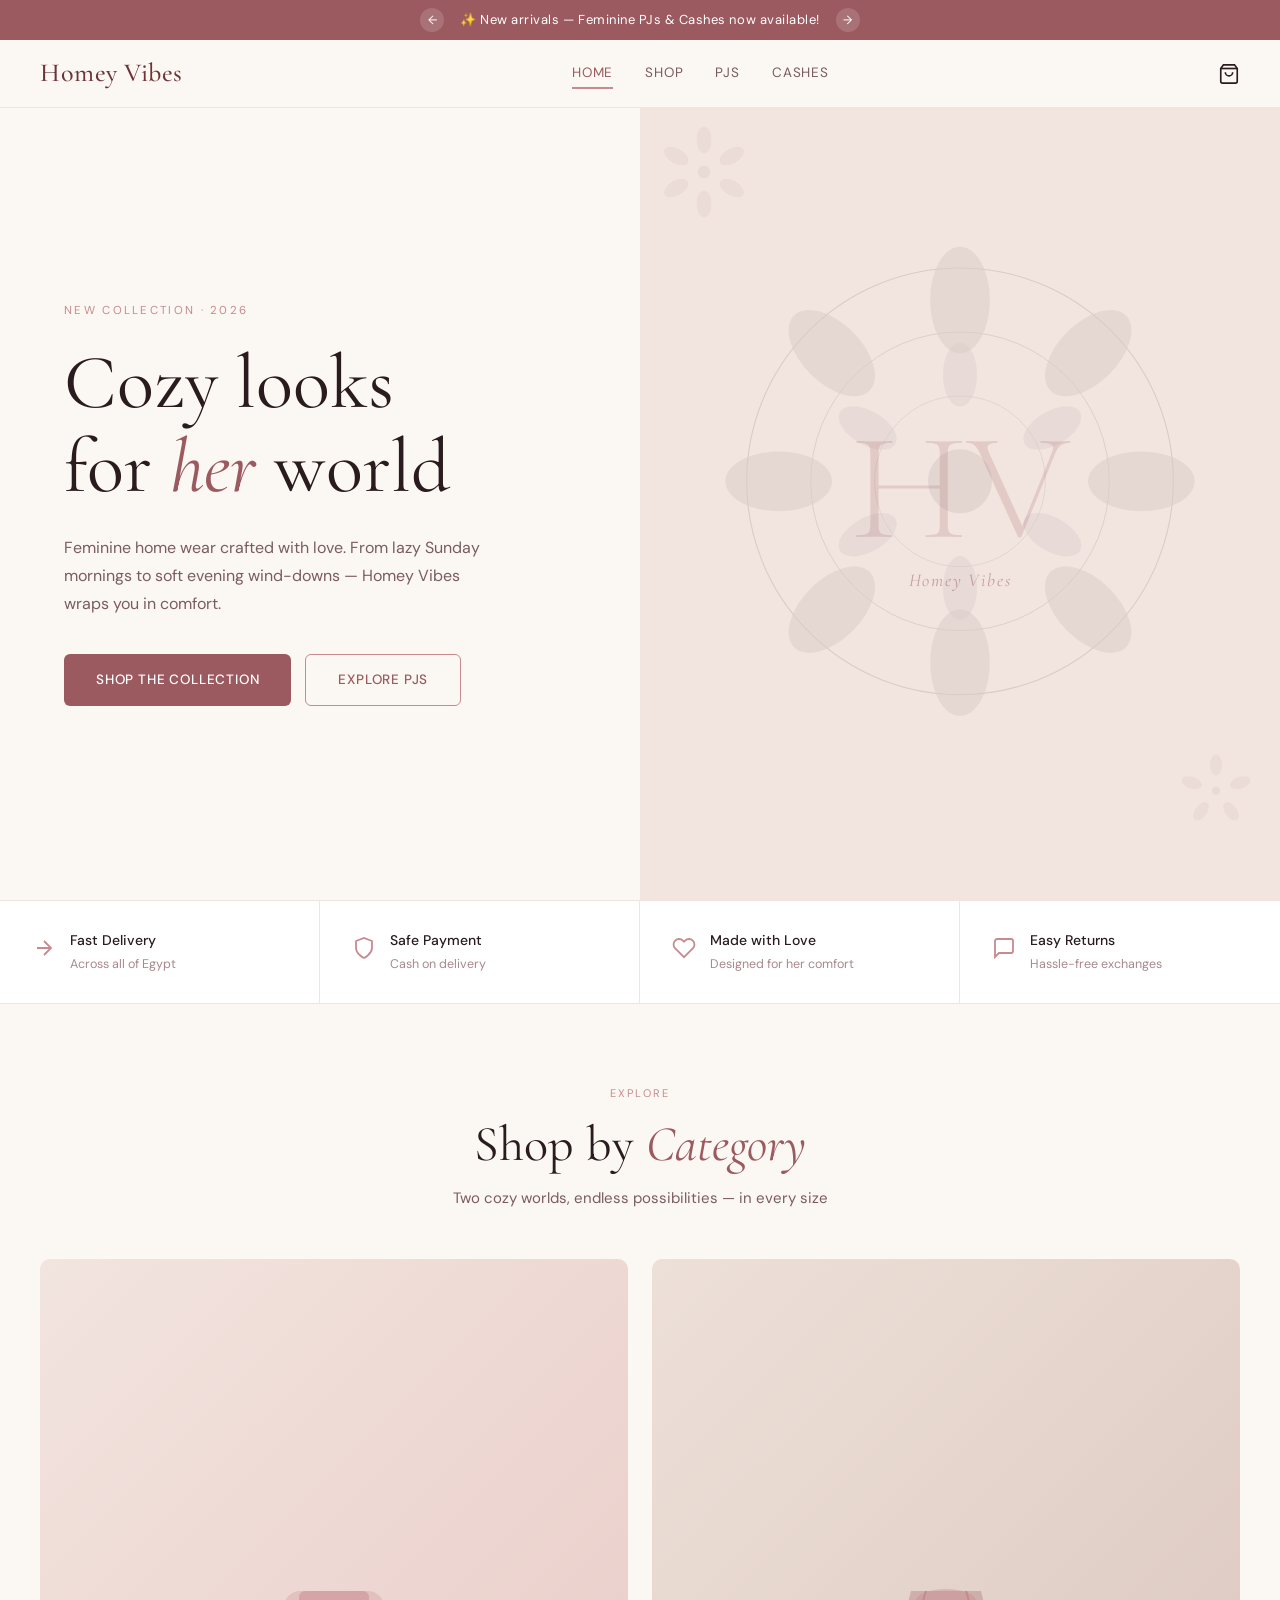
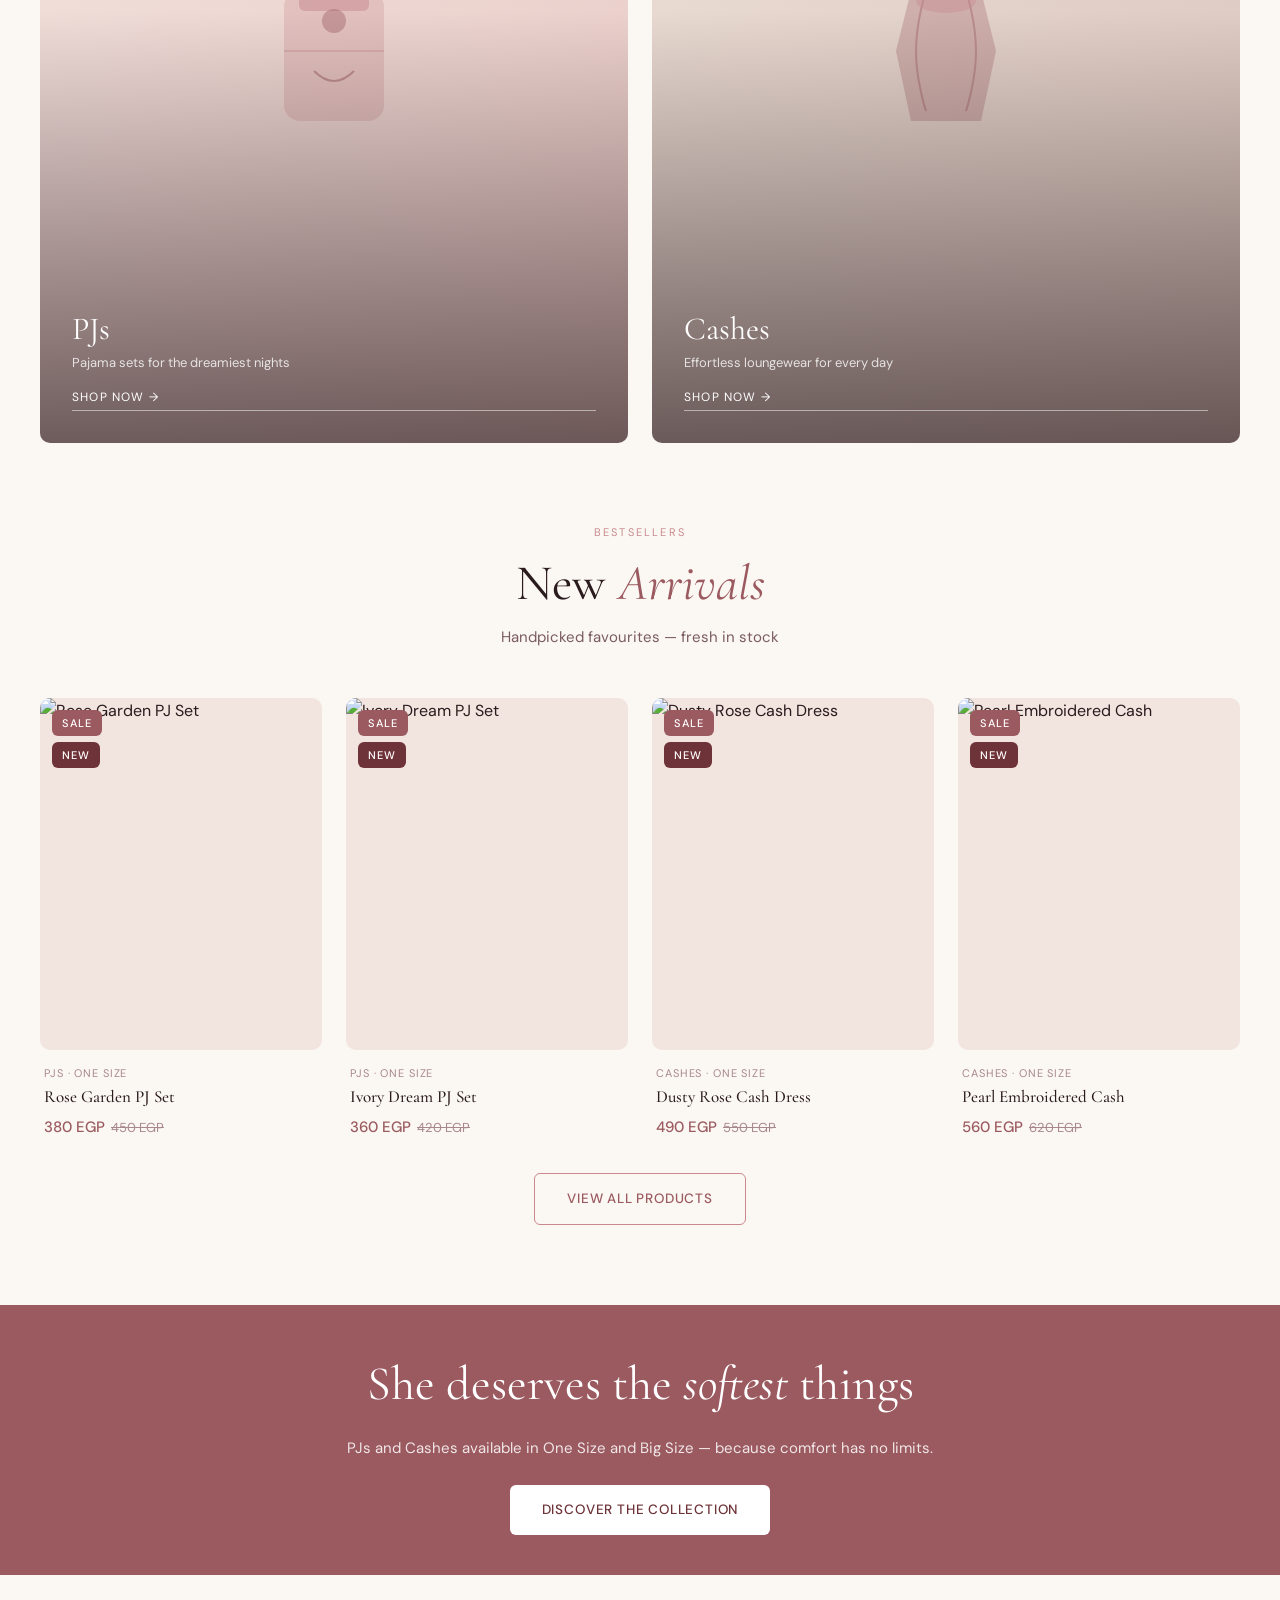
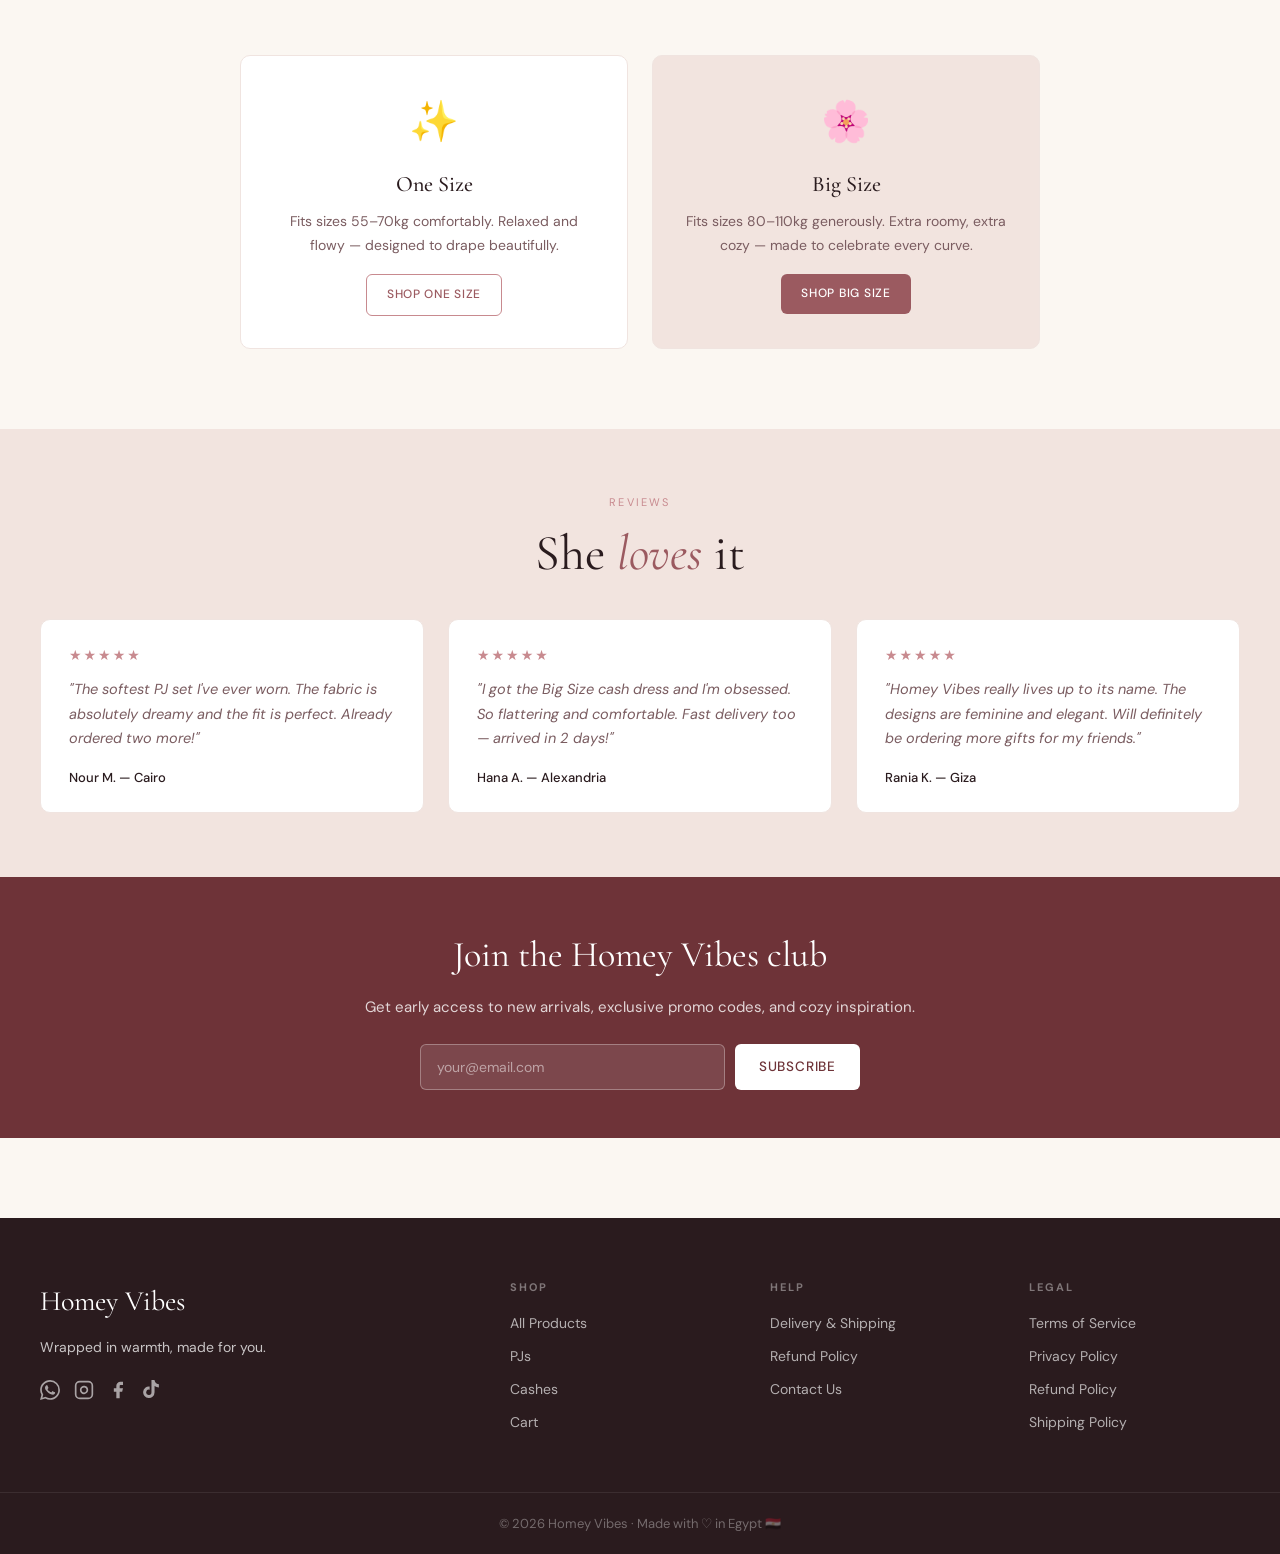
==== commit be5778e8: "index.html" ====
--- a/index.html
+++ b/index.html
@@ -120,6 +120,33 @@
       .newsletter-form { flex-direction: column; }
     }
   </style>
+
+  <!-- ═══ SEO ═══════════════════════════════════════════════ -->
+  <meta name="robots" content="index, follow">
+  <meta name="author" content="Homey Vibes">
+  <meta name="keywords" content="homey vibes, بيجامات, كاشات, ملابس بيت, homewear egypt, PJs egypt, cashes egypt, ملابس منزلية">
+  <link rel="canonical" href="https://homey-vibes.store/">
+
+  <!-- ═══ Open Graph (Facebook, WhatsApp, iMessage) ══════════ -->
+  <meta property="og:type"        content="website">
+  <meta property="og:site_name"   content="Homey Vibes">
+  <meta property="og:url"         content="https://homey-vibes.store/">
+  <meta property="og:title"       content="Homey Vibes — Wrapped in warmth, made for you">
+  <meta property="og:description" content="Feminine home wear for every woman. Shop cozy PJs and Cashes in One Size and Big Size. Cash on delivery across Egypt 🇪🇬">
+  <meta property="og:image"       content="https://homey-vibes.store/H-V_Logo.jpeg">
+  <meta property="og:image:width"  content="1080">
+  <meta property="og:image:height" content="1080">
+  <meta property="og:image:alt"   content="Homey Vibes — Pyjamas & Cashes">
+  <meta property="og:locale"      content="ar_EG">
+
+  <!-- ═══ Twitter / X Card ══════════════════════════════════ -->
+  <meta name="twitter:card"        content="summary_large_image">
+  <meta name="twitter:title"       content="Homey Vibes — Wrapped in warmth, made for you">
+  <meta name="twitter:description" content="Feminine home wear for every woman. Shop cozy PJs and Cashes in One Size and Big Size. Cash on delivery across Egypt 🇪🇬">
+  <meta name="twitter:image"       content="https://homey-vibes.store/H-V_Logo.jpeg">
+
+  <!-- ═══ Theme colour (browser UI on mobile) ═══════════════ -->
+  <meta name="theme-color" content="#9d5a5e">
 </head>
 <body>
 
@@ -308,13 +335,13 @@
     <div style="background:var(--white);border:1px solid var(--border-soft);border-radius:var(--radius);padding:32px;text-align:center;">
       <div style="font-size:40px;margin-bottom:12px;">✨</div>
       <h3 style="font-family:var(--ff-display);font-size:22px;font-weight:500;margin-bottom:8px;">One Size</h3>
-      <p style="color:var(--text-mid);font-size:14px;line-height:1.7;">Fits sizes XS–L comfortably. Relaxed and flowy — designed to drape beautifully.</p>
+      <p style="color:var(--text-mid);font-size:14px;line-height:1.7;">Fits sizes 55–70kg comfortably. Relaxed and flowy — designed to drape beautifully.</p>
       <a href="shop/?sub=One+Size" class="btn btn-outline mt-16" style="font-size:12px;padding:10px 20px;">Shop One Size</a>
     </div>
     <div style="background:var(--blush);border:1px solid var(--border-soft);border-radius:var(--radius);padding:32px;text-align:center;">
       <div style="font-size:40px;margin-bottom:12px;">🌸</div>
       <h3 style="font-family:var(--ff-display);font-size:22px;font-weight:500;margin-bottom:8px;">Big Size</h3>
-      <p style="color:var(--text-mid);font-size:14px;line-height:1.7;">Fits sizes L–3XL generously. Extra roomy, extra cozy — made to celebrate every curve.</p>
+      <p style="color:var(--text-mid);font-size:14px;line-height:1.7;">Fits sizes 80–110kg generously. Extra roomy, extra cozy — made to celebrate every curve.</p>
       <a href="shop/?sub=Big+Size" class="btn btn-primary mt-16" style="font-size:12px;padding:10px 20px;">Shop Big Size</a>
     </div>
   </div>
